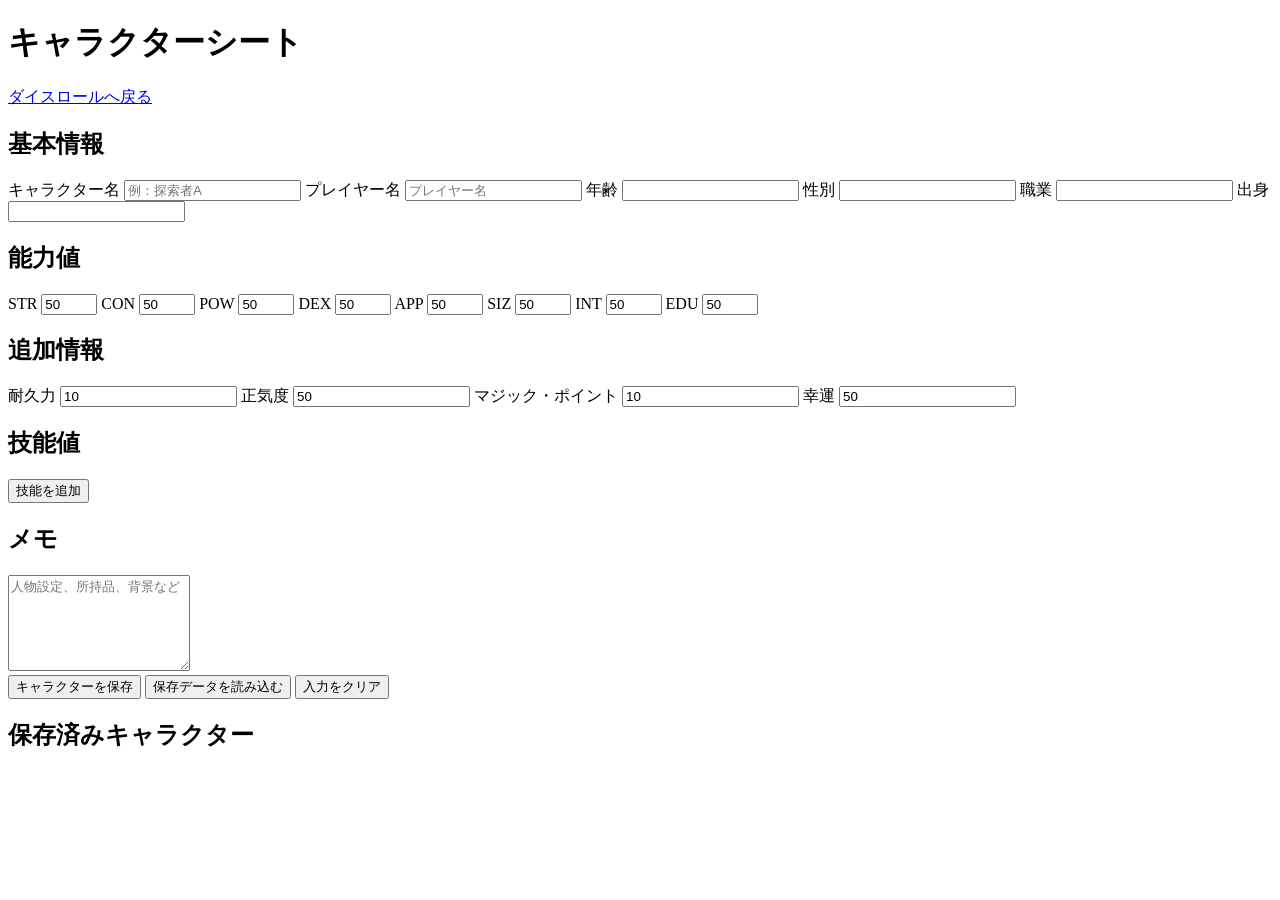
==== character.html @ 1ae0da19 "Create character.html" ====
<!DOCTYPE html>
<html lang="ja">
<head>
  <meta charset="UTF-8">
  <meta name="viewport" content="width=device-width, initial-scale=1.0">

  <title>キャラクターシート</title>

  <link rel="stylesheet" href="css/character.css">
  <script type="module" src="js/character.js" defer></script>
</head>

<body>
  <header>
    <h1>キャラクターシート</h1>

    <nav>
      <a href="index.html">ダイスロールへ戻る</a>
    </nav>
  </header>

  <main>
    <!-- 基本情報 -->
    <section>
      <h2>基本情報</h2>

      <div class="form-grid">
        <label>
          キャラクター名
          <input type="text" id="characterName" placeholder="例：探索者A">
        </label>

        <label>
          プレイヤー名
          <input type="text" id="playerName" placeholder="プレイヤー名">
        </label>

        <label>
          年齢
          <input type="number" id="age" min="0">
        </label>

        <label>
          性別
          <input type="text" id="gender">
        </label>

        <label>
          職業
          <input type="text" id="occupation">
        </label>

        <label>
          出身
          <input type="text" id="birthplace">
        </label>
      </div>
    </section>

    <!-- 能力値 -->
    <section>
      <h2>能力値</h2>

      <div class="form-grid ability-grid">
        <label>
          STR
          <input type="number" id="STR" min="0" max="100" value="50">
        </label>

        <label>
          CON
          <input type="number" id="CON" min="0" max="100" value="50">
        </label>

        <label>
          POW
          <input type="number" id="POW" min="0" max="100" value="50">
        </label>

        <label>
          DEX
          <input type="number" id="DEX" min="0" max="100" value="50">
        </label>

        <label>
          APP
          <input type="number" id="APP" min="0" max="100" value="50">
        </label>

        <label>
          SIZ
          <input type="number" id="SIZ" min="0" max="100" value="50">
        </label>

        <label>
          INT
          <input type="number" id="INT" min="0" max="100" value="50">
        </label>

        <label>
          EDU
          <input type="number" id="EDU" min="0" max="100" value="50">
        </label>
      </div>
    </section>

    <!-- 追加情報 -->
    <section>
      <h2>追加情報</h2>

      <div class="form-grid">
        <label>
          耐久力
          <input type="number" id="hp" min="0" value="10">
        </label>

        <label>
          正気度
          <input type="number" id="san" min="0" value="50">
        </label>

        <label>
          マジック・ポイント
          <input type="number" id="mp" min="0" value="10">
        </label>

        <label>
          幸運
          <input type="number" id="luck" min="0" value="50">
        </label>
      </div>
    </section>

    <!-- 技能値 -->
    <section>
      <h2>技能値</h2>

      <div id="skillList"></div>

      <button id="addSkillButton" type="button">
        技能を追加
      </button>
    </section>

    <!-- メモ -->
    <section>
      <h2>メモ</h2>

      <textarea id="notes" rows="6"
        placeholder="人物設定、所持品、背景など"></textarea>
    </section>

    <!-- 操作 -->
    <section class="actions">
      <button id="saveButton" type="button">
        キャラクターを保存
      </button>

      <button id="loadButton" type="button">
        保存データを読み込む
      </button>

      <button id="clearButton" type="button">
        入力をクリア
      </button>
    </section>

    <p id="message"></p>

    <!-- 保存済みキャラクター -->
    <section>
      <h2>保存済みキャラクター</h2>
      <div id="characterList"></div>
    </section>
  </main>
</body>
</html>
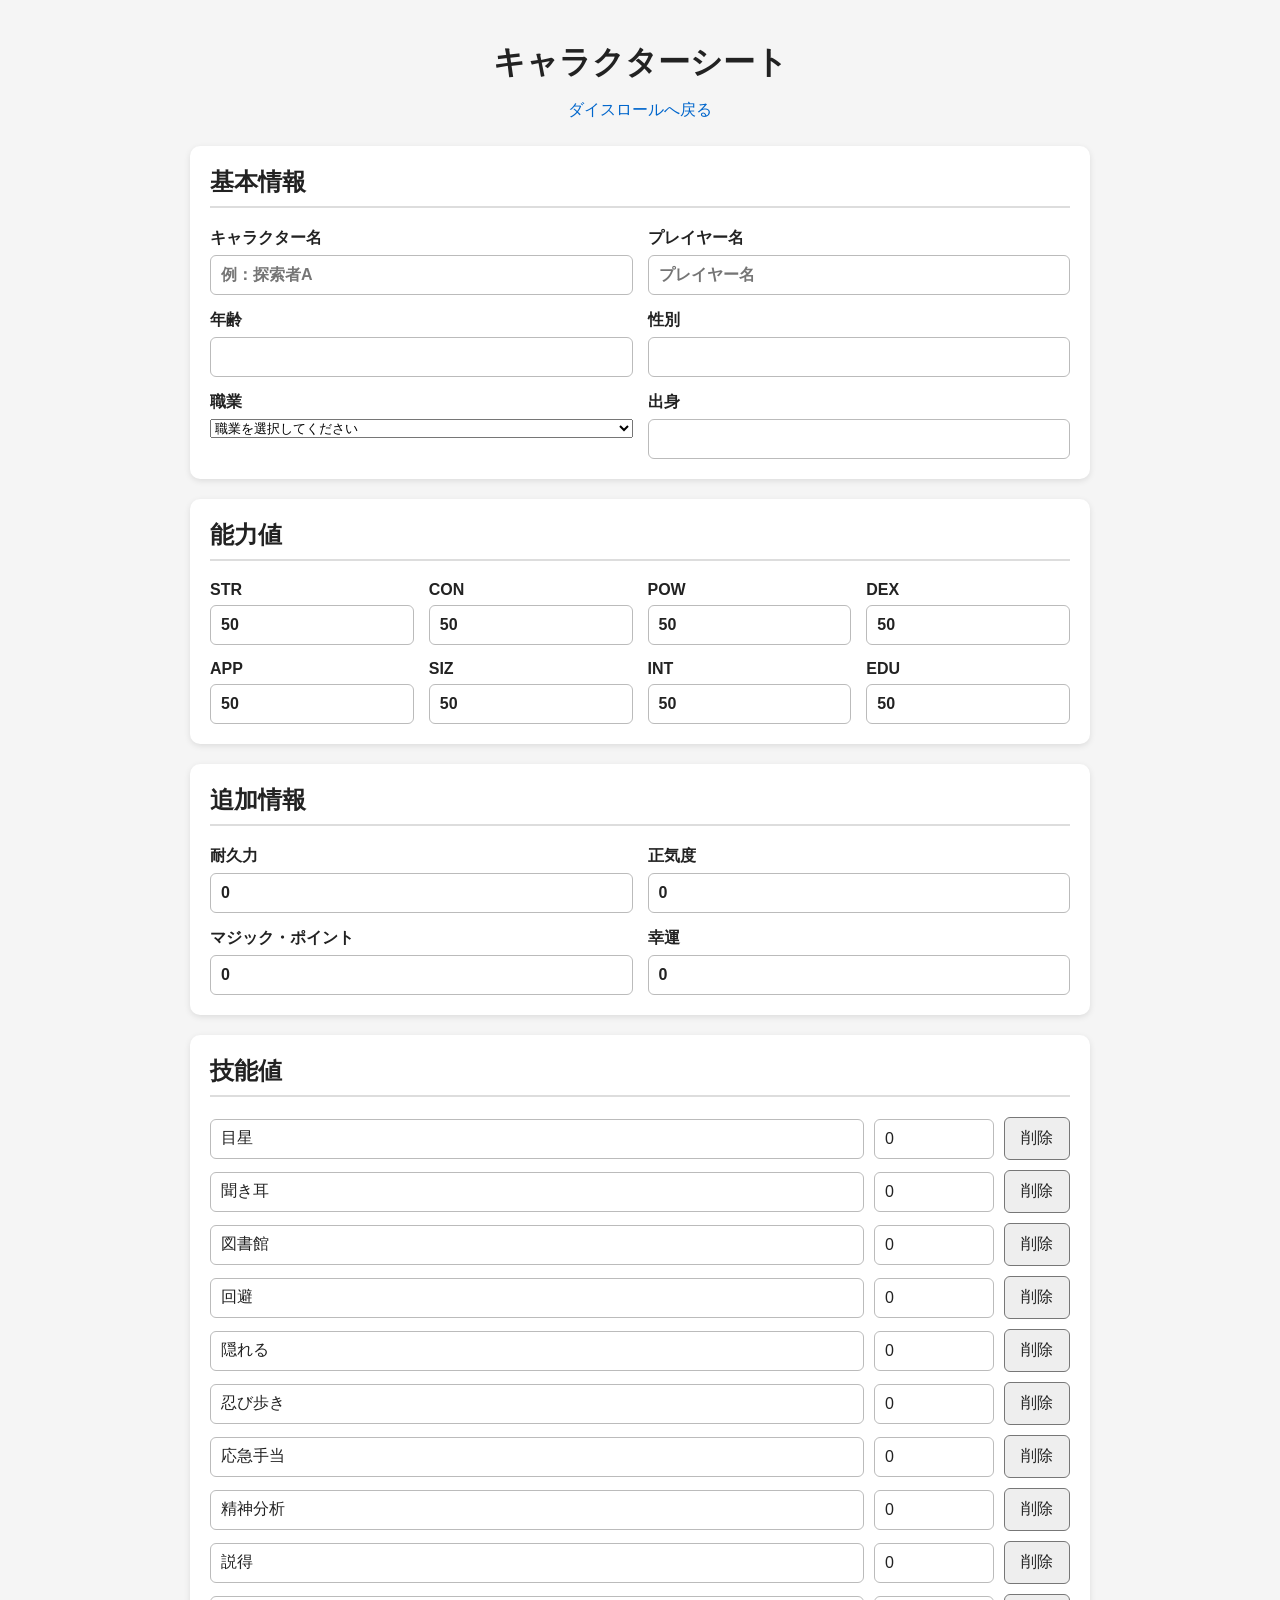
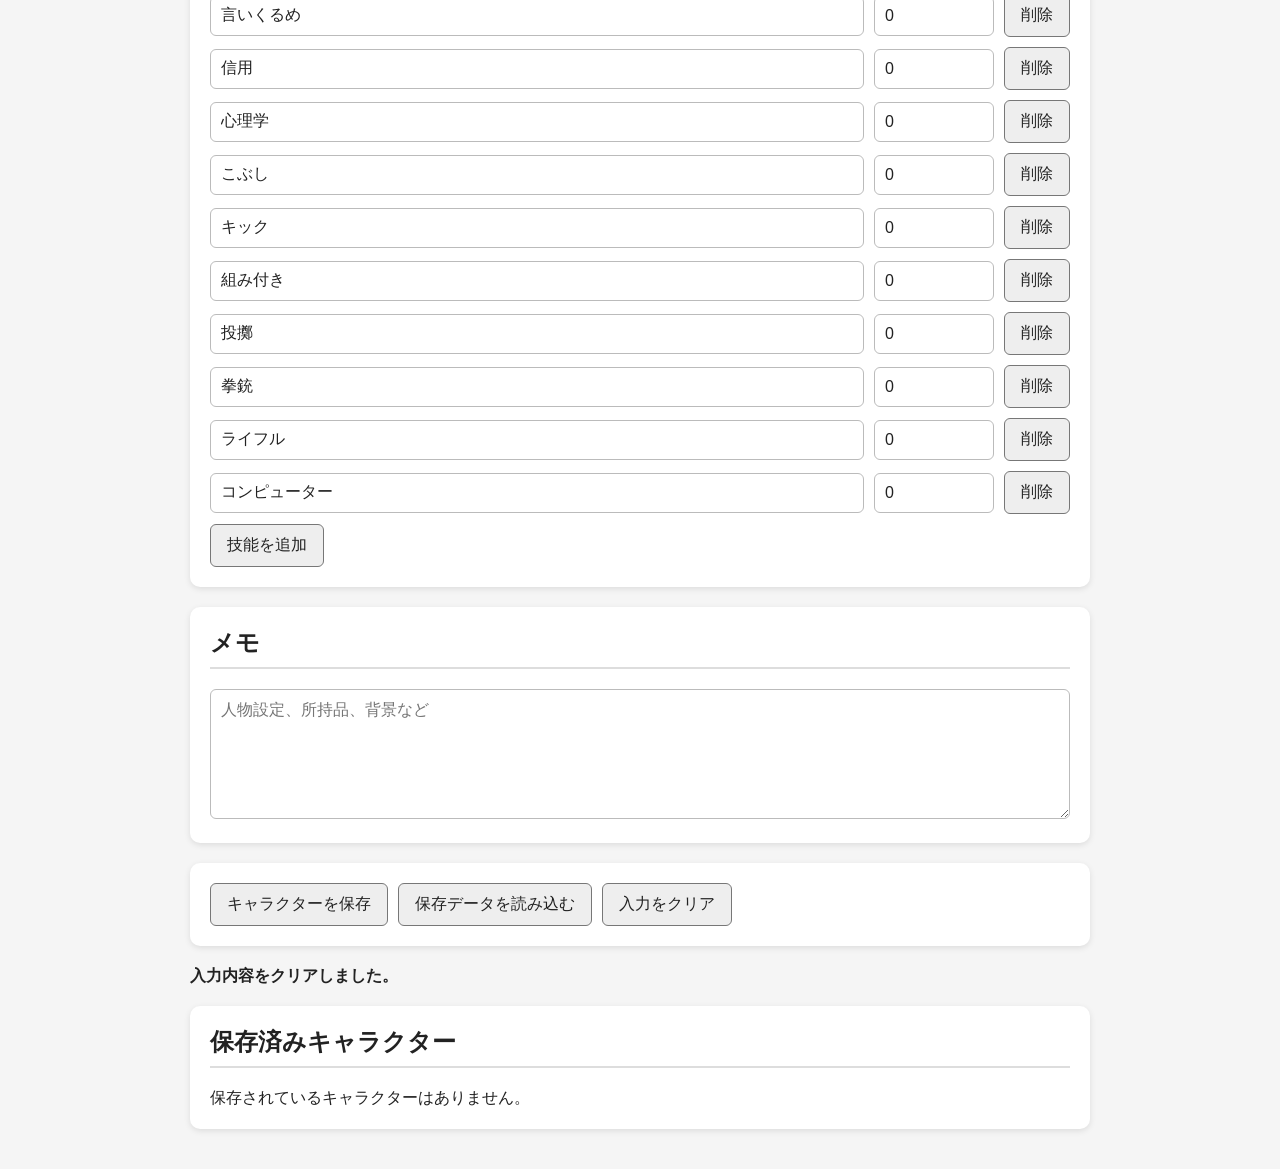
==== commit b578894e: "Update character.html" ====
--- a/character.html
+++ b/character.html
@@ -45,10 +45,53 @@
           <input type="text" id="gender">
         </label>
 
-        <label>
-          職業
-          <input type="text" id="occupation">
-        </label>
+       <label>
+  職業
+  <select id="occupation">
+    <option value="">職業を選択してください</option>
+
+    <option value="探偵">探偵</option>
+    <option value="医師">医師</option>
+    <option value="警察官">警察官</option>
+    <option value="ジャーナリスト">ジャーナリスト</option>
+    <option value="大学教授">大学教授</option>
+    <option value="エンジニア">エンジニア</option>
+    <option value="学生">学生</option>
+    <option value="作家">作家</option>
+
+    <!-- 追加職業 -->
+    <option value="教師">教師</option>
+    <option value="看護師">看護師</option>
+    <option value="弁護士">弁護士</option>
+    <option value="消防士">消防士</option>
+    <option value="軍人">軍人</option>
+    <option value="ジャーナリスト助手">ジャーナリスト助手</option>
+    <option value="写真家">写真家</option>
+    <option value="芸術家">芸術家</option>
+    <option value="ミュージシャン">ミュージシャン</option>
+    <option value="俳優">俳優</option>
+    <option value="スポーツ選手">スポーツ選手</option>
+    <option value="料理人">料理人</option>
+    <option value="農家">農家</option>
+    <option value="運転手">運転手</option>
+    <option value="パイロット">パイロット</option>
+    <option value="プログラマー">プログラマー</option>
+    <option value="研究者">研究者</option>
+    <option value="大学生">大学生</option>
+    <option value="記者">記者</option>
+    <option value="営業職">営業職</option>
+    <option value="会社員">会社員</option>
+    <option value="店員">店員</option>
+    <option value="警備員">警備員</option>
+    <option value="探検家">探検家</option>
+    <option value="考古学者">考古学者</option>
+    <option value="司書">司書</option>
+    <option value="宗教家">宗教家</option>
+    <option value="犯罪者">犯罪者</option>
+    <option value="私立探偵">私立探偵</option>
+    <option value="無職">無職</option>
+  </select>
+</label>
 
         <label>
           出身
--- a/css/character.css
+++ b/css/character.css
@@ -0,0 +1,218 @@
+* {
+  box-sizing: border-box;
+}
+
+body {
+  margin: 0;
+  padding: 20px;
+  font-family: sans-serif;
+  background-color: #f5f5f5;
+  color: #222;
+}
+
+header {
+  text-align: center;
+  margin-bottom: 25px;
+}
+
+header h1 {
+  margin-bottom: 15px;
+}
+
+nav a {
+  color: #0066cc;
+  text-decoration: none;
+}
+
+main {
+  width: 100%;
+  max-width: 900px;
+  margin: 0 auto;
+}
+
+section {
+  margin-bottom: 20px;
+  padding: 20px;
+  background-color: white;
+  border-radius: 10px;
+  box-shadow: 0 2px 6px rgba(0, 0, 0, 0.1);
+}
+
+h2 {
+  margin-top: 0;
+  border-bottom: 2px solid #ddd;
+  padding-bottom: 8px;
+}
+
+.form-grid {
+  display: grid;
+  grid-template-columns: repeat(2, minmax(0, 1fr));
+  gap: 15px;
+}
+
+.ability-grid {
+  grid-template-columns: repeat(4, minmax(0, 1fr));
+}
+
+label {
+  display: flex;
+  flex-direction: column;
+  gap: 6px;
+  font-weight: bold;
+}
+
+input,
+textarea,
+button {
+  font: inherit;
+}
+
+input,
+textarea {
+  width: 100%;
+  padding: 10px;
+  border: 1px solid #bbb;
+  border-radius: 6px;
+  background-color: white;
+  color: #222;
+}
+
+textarea {
+  resize: vertical;
+}
+
+button {
+  padding: 10px 16px;
+  border: 1px solid #777;
+  border-radius: 6px;
+  background-color: #eeeeee;
+  color: #222;
+  cursor: pointer;
+}
+
+button:hover {
+  opacity: 0.8;
+}
+
+.actions {
+  display: flex;
+  flex-wrap: wrap;
+  gap: 10px;
+}
+
+.skill-row {
+  display: grid;
+  grid-template-columns: 1fr 120px auto;
+  gap: 10px;
+  margin-bottom: 10px;
+  align-items: center;
+}
+
+.skill-row input {
+  min-width: 0;
+}
+
+.remove-skill {
+  white-space: nowrap;
+}
+
+#message {
+  min-height: 1.5em;
+  font-weight: bold;
+}
+
+.saved-character {
+  display: flex;
+  justify-content: space-between;
+  align-items: center;
+  gap: 10px;
+  padding: 10px;
+  margin-bottom: 10px;
+  background-color: #eeeeee;
+  border-radius: 6px;
+}
+
+.saved-character span {
+  overflow-wrap: anywhere;
+}
+
+/* ダークモード */
+body.dark-mode {
+  background-color: #181818;
+  color: #eeeeee;
+}
+
+body.dark-mode section {
+  background-color: #252525;
+  color: #eeeeee;
+  box-shadow: 0 2px 6px rgba(255, 255, 255, 0.08);
+}
+
+body.dark-mode input,
+body.dark-mode textarea {
+  background-color: #333333;
+  color: #ffffff;
+  border-color: #666666;
+}
+
+body.dark-mode button {
+  background-color: #444444;
+  color: #ffffff;
+  border-color: #777777;
+}
+
+body.dark-mode h2 {
+  border-color: #555555;
+}
+
+body.dark-mode .saved-character {
+  background-color: #333333;
+}
+
+body.dark-mode nav a {
+  color: #80bfff;
+}
+
+/* スマートフォン対応 */
+@media screen and (max-width: 600px) {
+  body {
+    padding: 10px;
+  }
+
+  section {
+    padding: 15px;
+  }
+
+  .form-grid,
+  .ability-grid {
+    grid-template-columns: 1fr 1fr;
+  }
+
+  .skill-row {
+    grid-template-columns: 1fr 90px;
+  }
+
+  .remove-skill {
+    grid-column: 1 / -1;
+  }
+
+  .actions {
+    flex-direction: column;
+  }
+
+  .actions button,
+  #addSkillButton {
+    width: 100%;
+    min-height: 44px;
+  }
+
+  .saved-character {
+    align-items: stretch;
+    flex-direction: column;
+  }
+
+  .saved-character button {
+    width: 100%;
+    min-height: 44px;
+  }
+}
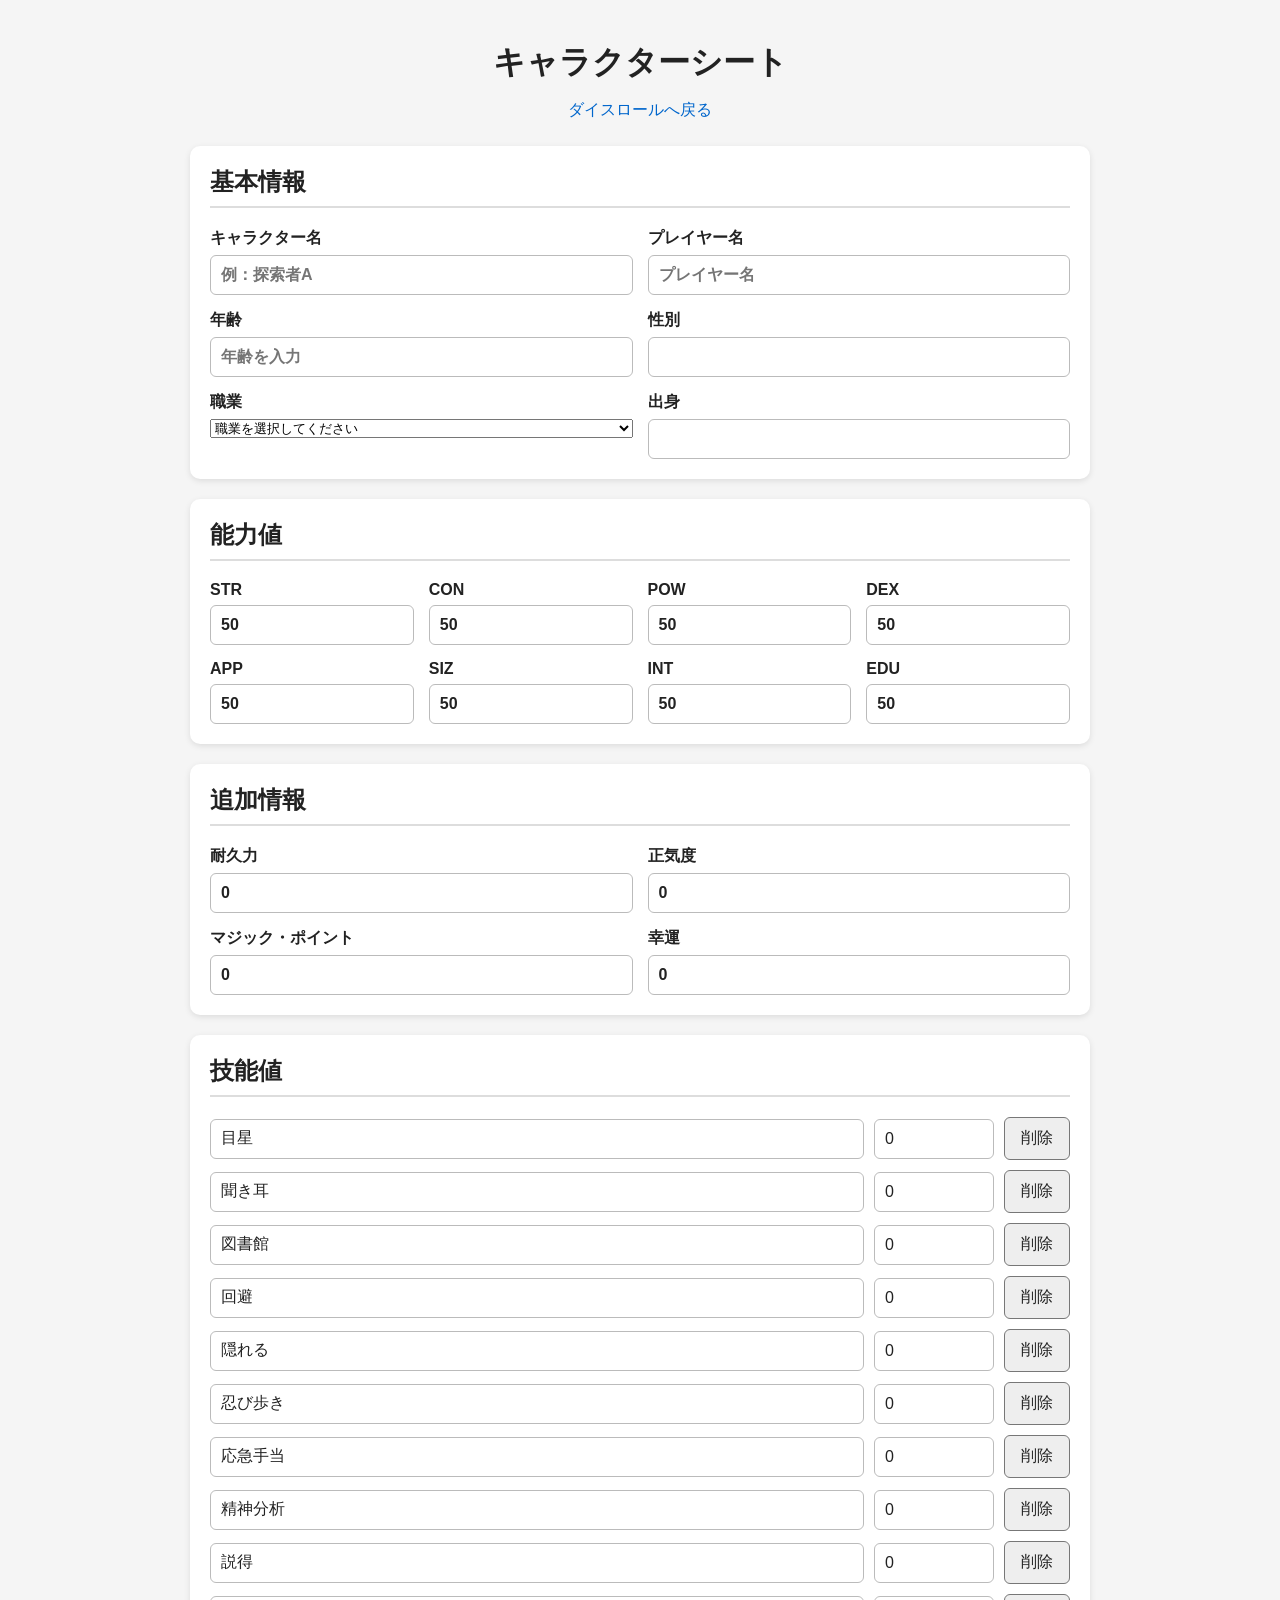
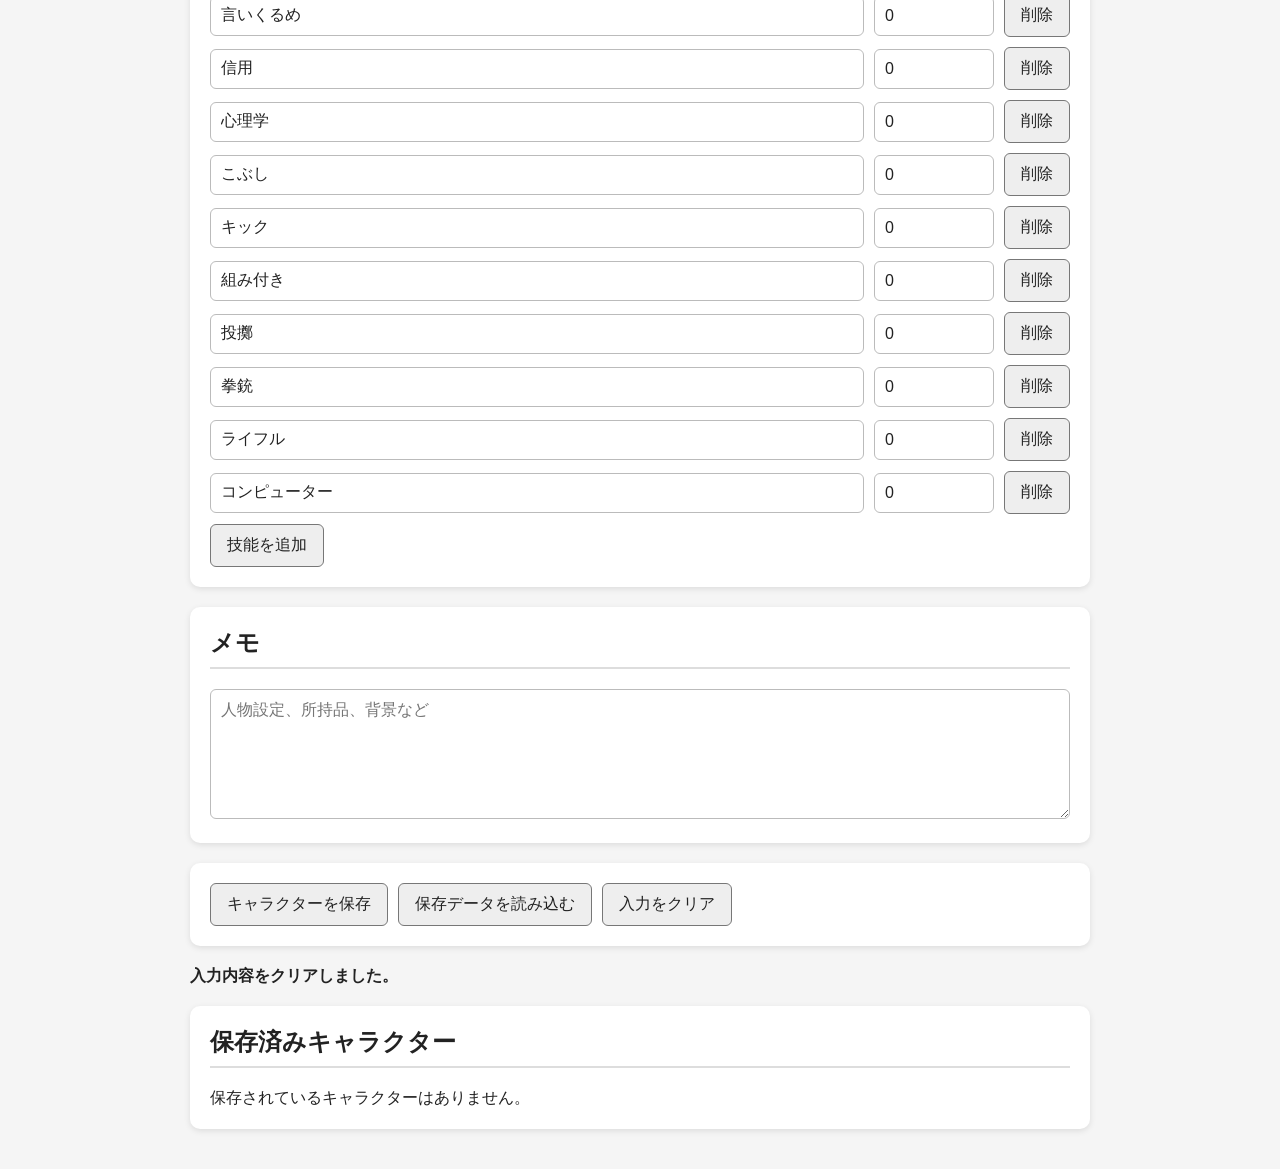
==== commit 14d870f8: "Update character.html" ====
--- a/character.html
+++ b/character.html
@@ -36,9 +36,15 @@
         </label>
 
         <label>
-          年齢
-          <input type="number" id="age" min="0">
-        </label>
+  年齢
+  <input
+    type="number"
+    id="age"
+    min="15"
+    max="90"
+    placeholder="年齢を入力"
+  >
+</label>
 
         <label>
           性別
@@ -100,6 +106,8 @@
       </div>
     </section>
 
+    <div id="ageAdjustmentMessage"></div>
+
     <!-- 能力値 -->
     <section>
       <h2>能力値</h2>
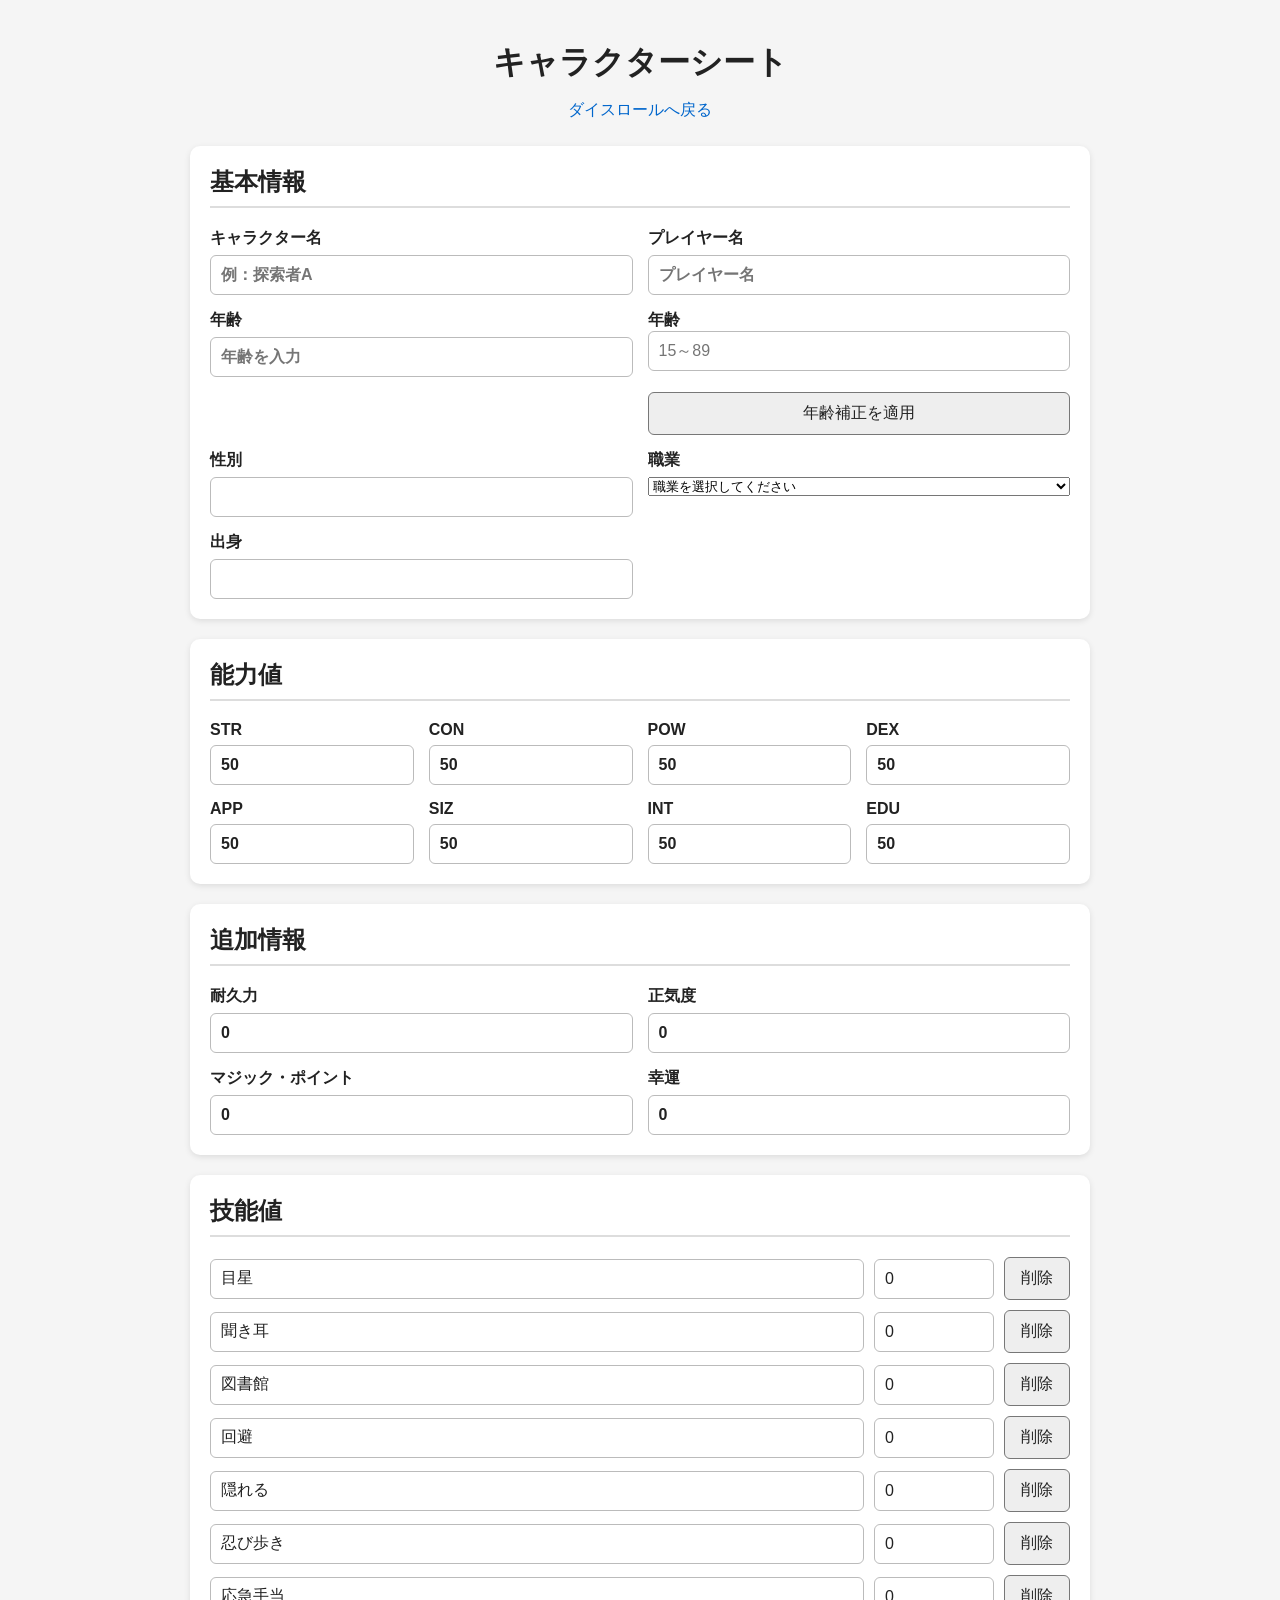
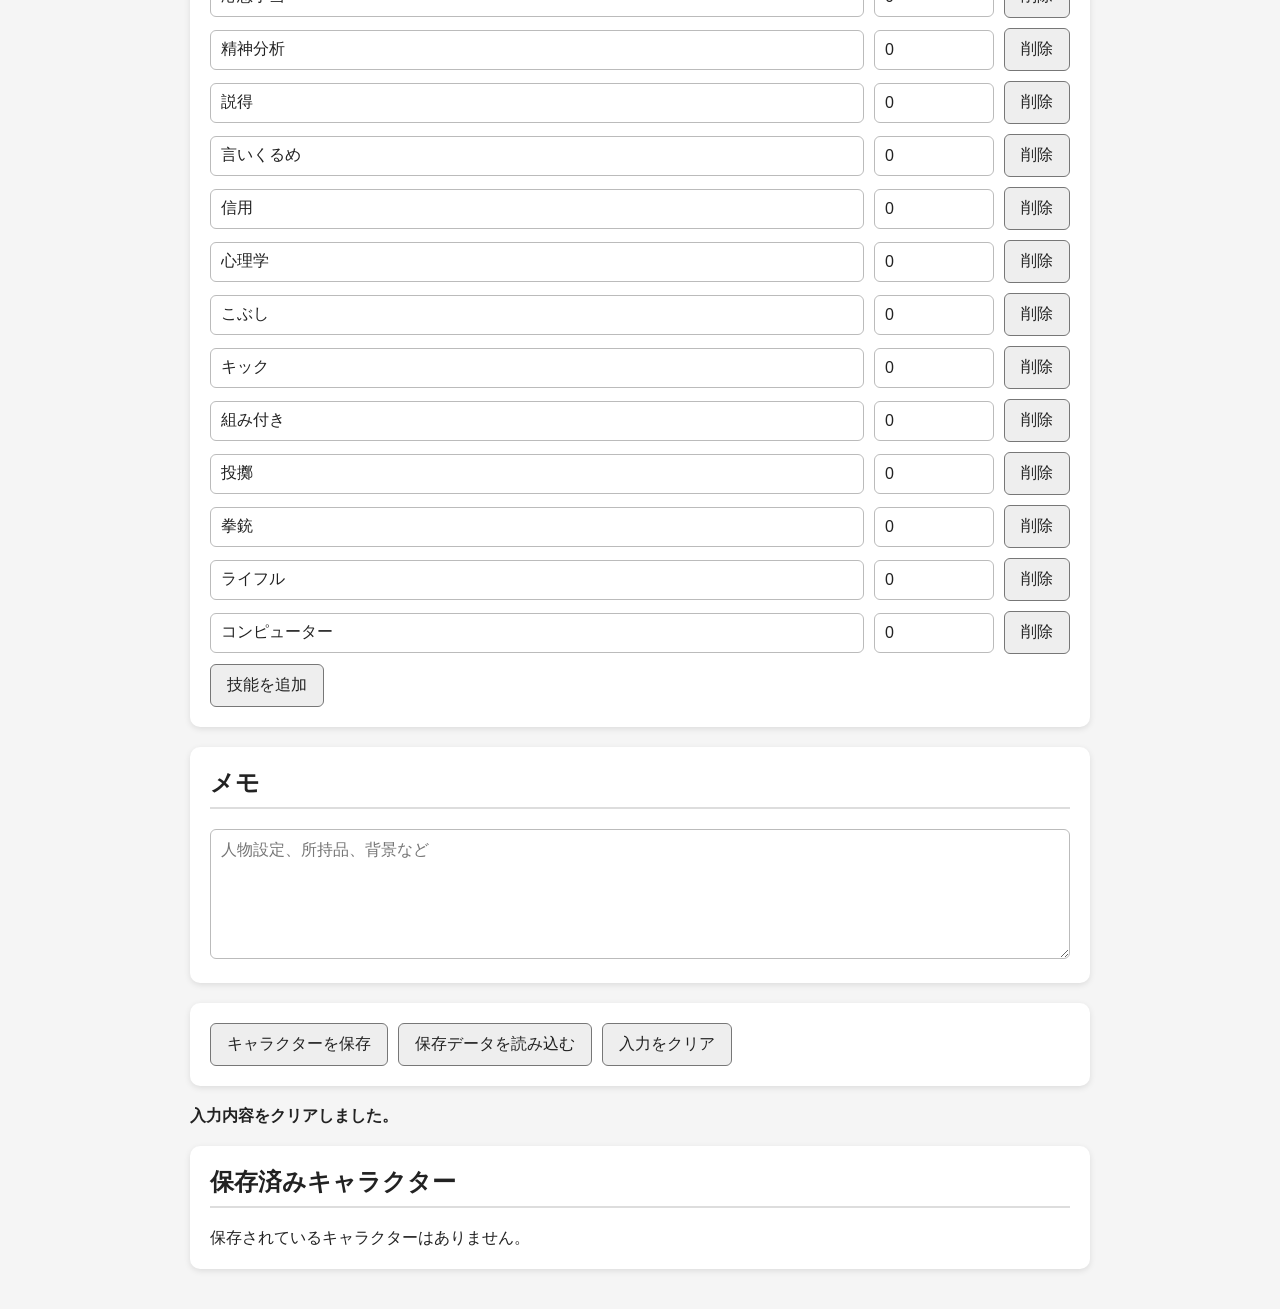
==== commit 0958764b: "Update character.html" ====
--- a/character.html
+++ b/character.html
@@ -45,6 +45,23 @@
     placeholder="年齢を入力"
   >
 </label>
+
+        <div class="form-group">
+  <label for="age">年齢</label>
+  <input
+    type="number"
+    id="age"
+    min="15"
+    max="89"
+    placeholder="15～89"
+  >
+</div>
+
+<p id="ageAdjustmentMessage"></p>
+
+<button type="button" id="applyAgeAdjustmentButton">
+  年齢補正を適用
+</button>
 
         <label>
           性別
